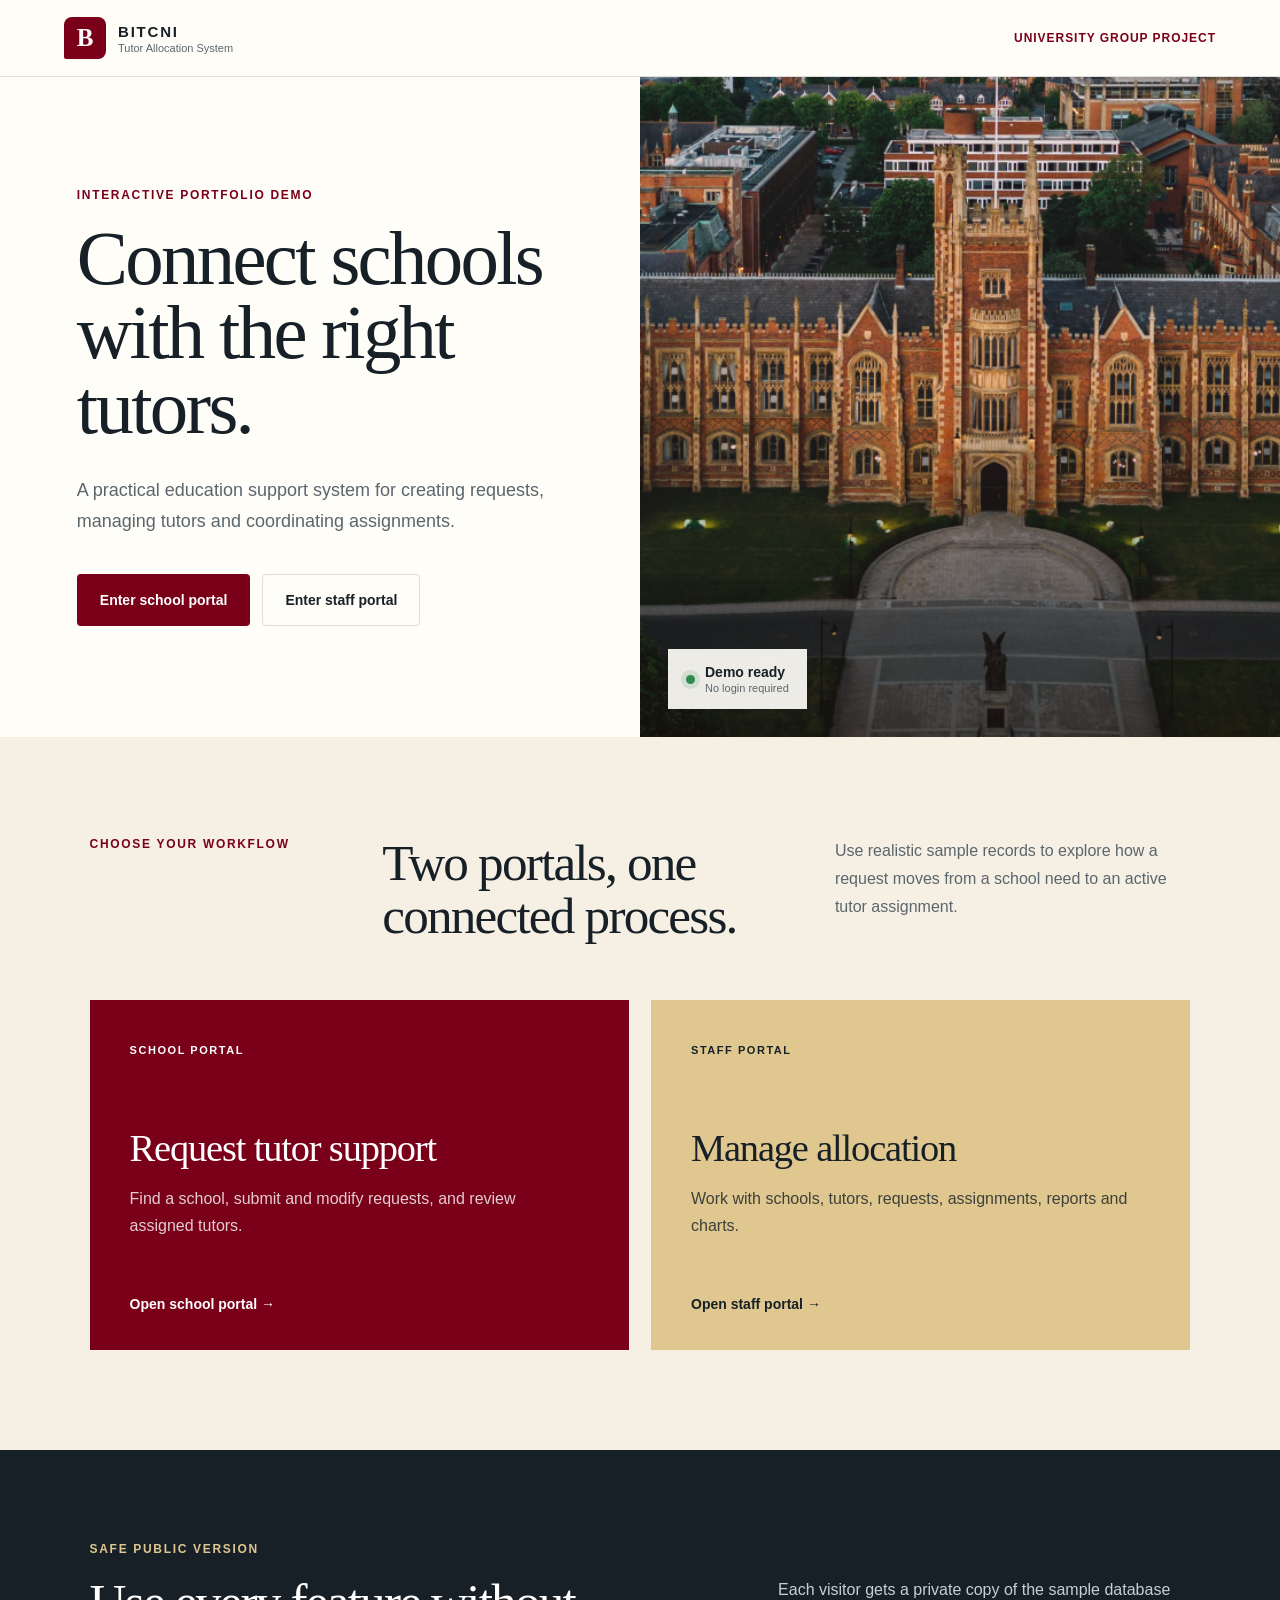
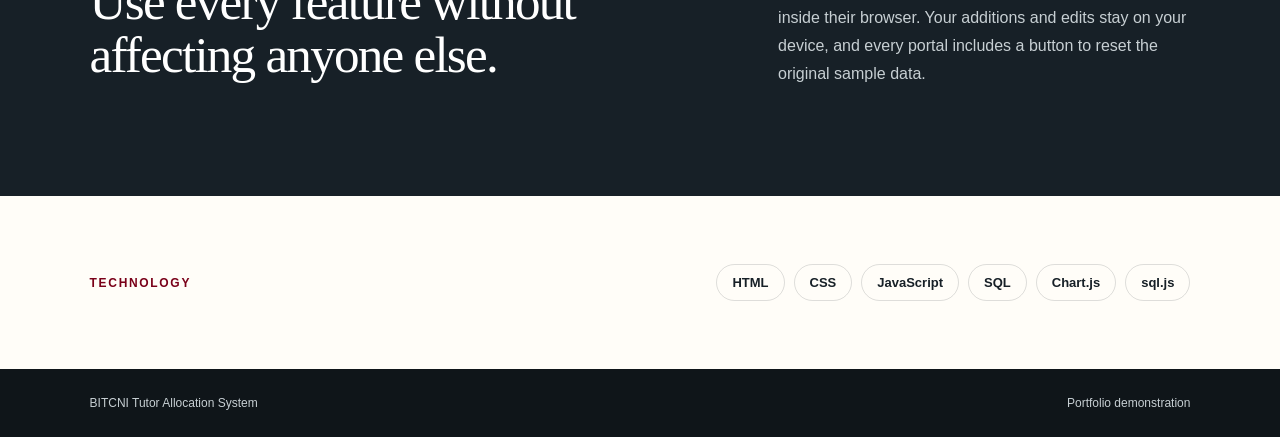
==== BITCNI-Tutor-Allocation/public/demo/index.html @ 8eb30869 "Initial Project Upload" ====
<!DOCTYPE html>
<html lang="en">
<head>
  <meta charset="UTF-8">
  <meta name="viewport" content="width=device-width, initial-scale=1.0">
  <meta name="description" content="Interactive portfolio demo of the BITCNI Tutor Allocation System.">
  <title>BITCNI Tutor Allocation System</title>
  <link rel="icon" href="favicon.ico">
  <link rel="stylesheet" href="GeneralCSS/portfolio.css">
</head>
<body>
  <header class="topbar">
    <a class="brand" href="index.html" aria-label="BITCNI home">
      <span class="brand-mark" aria-hidden="true">B</span>
      <span><strong>BITCNI</strong><small>Tutor Allocation System</small></span>
    </a>
    <span class="project-label">University group project</span>
  </header>

  <main>
    <section class="hero">
      <div class="hero-copy">
        <p class="eyebrow">Interactive portfolio demo</p>
        <h1>Connect schools with the right tutors.</h1>
        <p class="summary">A practical education support system for creating requests, managing tutors and coordinating assignments.</p>
        <div class="actions">
          <a class="button primary" href="school/index.html">Enter school portal</a>
          <a class="button secondary" href="staff/index.html">Enter staff portal</a>
        </div>
      </div>
      <div class="hero-image">
        <img src="Images/lanyon 1600 x 575 .jpg" alt="Aerial view of the Lanyon Building at Queen's University Belfast">
        <div class="status-card"><span aria-hidden="true"></span><strong>Demo ready</strong><small>No login required</small></div>
      </div>
    </section>

    <section class="portal-section">
      <div class="section-heading">
        <p class="eyebrow">Choose your workflow</p>
        <h2>Two portals, one connected process.</h2>
        <p>Use realistic sample records to explore how a request moves from a school need to an active tutor assignment.</p>
      </div>
      <div class="portal-grid">
        <a class="portal-card school" href="school/index.html">
          <span>School portal</span>
          <h3>Request tutor support</h3>
          <p>Find a school, submit and modify requests, and review assigned tutors.</p>
          <strong>Open school portal →</strong>
        </a>
        <a class="portal-card staff" href="staff/index.html">
          <span>Staff portal</span>
          <h3>Manage allocation</h3>
          <p>Work with schools, tutors, requests, assignments, reports and charts.</p>
          <strong>Open staff portal →</strong>
        </a>
      </div>
    </section>

    <section class="demo-note">
      <div><p class="eyebrow">Safe public version</p><h2>Use every feature without affecting anyone else.</h2></div>
      <p>Each visitor gets a private copy of the sample database inside their browser. Your additions and edits stay on your device, and every portal includes a button to reset the original sample data.</p>
    </section>

    <section class="stack">
      <p class="eyebrow">Technology</p>
      <ul aria-label="Project technologies"><li>HTML</li><li>CSS</li><li>JavaScript</li><li>SQL</li><li>Chart.js</li><li>sql.js</li></ul>
    </section>
  </main>

  <footer><span>BITCNI Tutor Allocation System</span><span>Portfolio demonstration</span></footer>
</body>
</html>
---- BITCNI-Tutor-Allocation/public/demo/GeneralCSS/portfolio.css ----
:root {
  --ink: #172027;
  --muted: #5b666d;
  --paper: #fffdf8;
  --cream: #f5efe4;
  --maroon: #7a0019;
  --gold: #dfc78f;
  --line: rgba(23, 32, 39, 0.14);
}

* { box-sizing: border-box; }
html { scroll-behavior: smooth; }
body { margin: 0; background: var(--paper); color: var(--ink); font-family: Arial, Helvetica, sans-serif; }
a { color: inherit; text-decoration: none; }
.topbar {
  align-items: center;
  border-bottom: 1px solid var(--line);
  display: flex;
  justify-content: space-between;
  padding: 17px clamp(22px, 5vw, 76px);
}
.brand { align-items: center; display: flex; gap: 12px; }
.brand-mark {
  align-items: center;
  background: var(--maroon);
  border-radius: 8px 8px 8px 2px;
  color: white;
  display: flex;
  font: 700 25px Georgia, serif;
  height: 42px;
  justify-content: center;
  width: 42px;
}
.brand strong, .brand small { display: block; }
.brand strong { font-size: 15px; letter-spacing: .12em; }
.brand small { color: var(--muted); font-size: 11px; margin-top: 2px; }
.project-label { color: var(--maroon); font-size: 12px; font-weight: 800; letter-spacing: .08em; text-transform: uppercase; }

.hero { display: grid; grid-template-columns: 1fr 1fr; min-height: 660px; }
.hero-copy { align-self: center; padding: 72px clamp(28px, 6vw, 94px); }
.eyebrow { color: var(--maroon); font-size: 12px; font-weight: 800; letter-spacing: .14em; margin: 0 0 20px; text-transform: uppercase; }
h1, h2, h3, p { margin-top: 0; }
h1, h2 { font-family: Georgia, "Times New Roman", serif; font-weight: 500; letter-spacing: -.035em; }
h1 { font-size: clamp(52px, 6vw, 86px); line-height: .97; margin-bottom: 30px; }
.summary { color: var(--muted); font-size: 18px; line-height: 1.7; max-width: 620px; }
.actions { display: flex; flex-wrap: wrap; gap: 12px; margin-top: 38px; }
.button { border: 1px solid transparent; border-radius: 4px; display: inline-flex; font-size: 14px; font-weight: 800; padding: 17px 22px; }
.primary { background: var(--maroon); color: white; }
.secondary { border-color: var(--line); }
.button:focus-visible, .portal-card:focus-visible { outline: 3px solid var(--gold); outline-offset: 4px; }
.hero-image { min-height: 560px; overflow: hidden; position: relative; }
.hero-image::after { background: linear-gradient(180deg, transparent 48%, rgba(20, 12, 8, .62)); content: ""; inset: 0; position: absolute; }
.hero-image img { height: 100%; object-fit: cover; width: 100%; }
.status-card { align-items: center; background: rgba(255, 253, 248, .92); bottom: 28px; display: grid; gap: 2px 10px; grid-template-columns: auto 1fr; left: 28px; padding: 15px 18px; position: absolute; z-index: 2; }
.status-card > span { background: #2f8a50; border-radius: 50%; box-shadow: 0 0 0 5px rgba(47, 138, 80, .14); grid-row: 1 / 3; height: 9px; width: 9px; }
.status-card strong { font-size: 14px; }
.status-card small { color: var(--muted); font-size: 11px; }

.portal-section { background: var(--cream); padding: 100px clamp(28px, 7vw, 110px); }
.section-heading { display: grid; gap: 26px; grid-template-columns: .75fr 1.2fr 1fr; margin-bottom: 58px; }
.section-heading .eyebrow, .section-heading h2, .section-heading p { margin: 0; }
.section-heading h2, .demo-note h2 { font-size: clamp(38px, 4vw, 58px); line-height: 1.03; }
.section-heading > p:last-child, .demo-note > p { color: var(--muted); line-height: 1.75; }
.portal-grid { display: grid; gap: 22px; grid-template-columns: 1fr 1fr; }
.portal-card { min-height: 350px; padding: 40px; position: relative; transition: transform .18s ease; }
.portal-card:hover { transform: translateY(-5px); }
.portal-card > span { font-size: 11px; font-weight: 800; letter-spacing: .14em; text-transform: uppercase; }
.portal-card h3 { font: 500 clamp(34px, 3vw, 46px) Georgia, serif; letter-spacing: -.03em; margin: 68px 0 16px; }
.portal-card p { line-height: 1.65; max-width: 440px; opacity: .8; }
.portal-card > strong { bottom: 38px; font-size: 14px; position: absolute; }
.portal-card.school { background: var(--maroon); color: white; }
.portal-card.staff { background: var(--gold); }

.demo-note { align-items: start; background: #172027; color: white; display: grid; gap: 70px; grid-template-columns: 1.2fr .8fr; padding: 92px clamp(28px, 7vw, 110px); }
.demo-note .eyebrow { color: var(--gold); }
.demo-note h2 { margin-bottom: 0; }
.demo-note > p { color: #c7cfd3; margin-top: 34px; }
.stack { align-items: center; display: flex; justify-content: space-between; padding: 68px clamp(28px, 7vw, 110px); }
.stack .eyebrow { margin: 0; }
.stack ul { display: flex; flex-wrap: wrap; gap: 9px; justify-content: flex-end; list-style: none; margin: 0; padding: 0; }
.stack li { border: 1px solid var(--line); border-radius: 999px; font-size: 13px; font-weight: 700; padding: 10px 15px; }
footer { background: #0f1519; color: #c7cfd3; display: flex; font-size: 12px; justify-content: space-between; padding: 27px clamp(28px, 7vw, 110px); }

@media (max-width: 900px) {
  .hero { grid-template-columns: 1fr; }
  .hero-image { min-height: 430px; }
  .section-heading, .demo-note { grid-template-columns: 1fr; }
  .section-heading, .demo-note { gap: 18px; }
}
@media (max-width: 650px) {
  .topbar { padding: 14px 20px; }
  .project-label, .brand small { display: none; }
  .hero-copy { padding: 64px 24px; }
  .portal-section, .demo-note { padding: 72px 24px; }
  .portal-grid { grid-template-columns: 1fr; }
  .portal-card { min-height: 320px; padding: 32px; }
  .stack { align-items: flex-start; flex-direction: column; gap: 24px; padding: 58px 24px; }
  .stack ul { justify-content: flex-start; }
  footer { flex-direction: column; gap: 6px; text-align: center; }
}
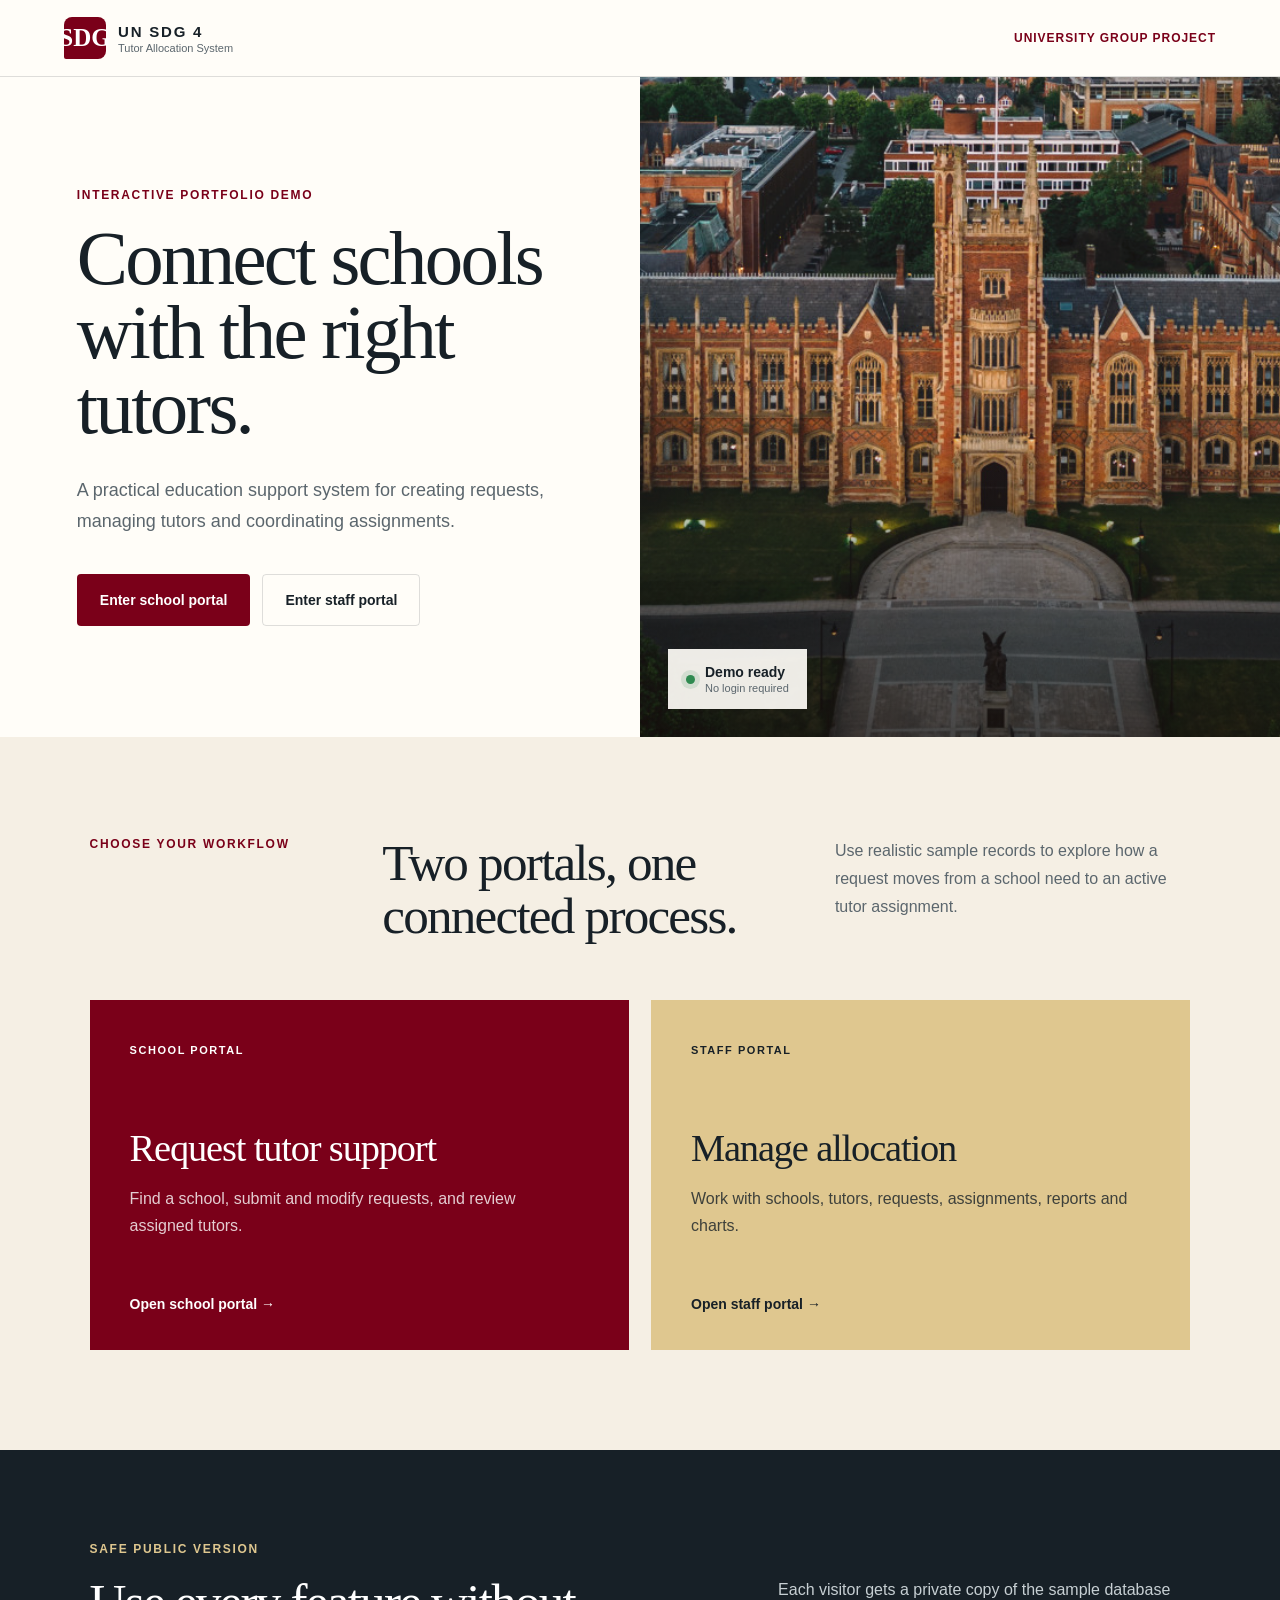
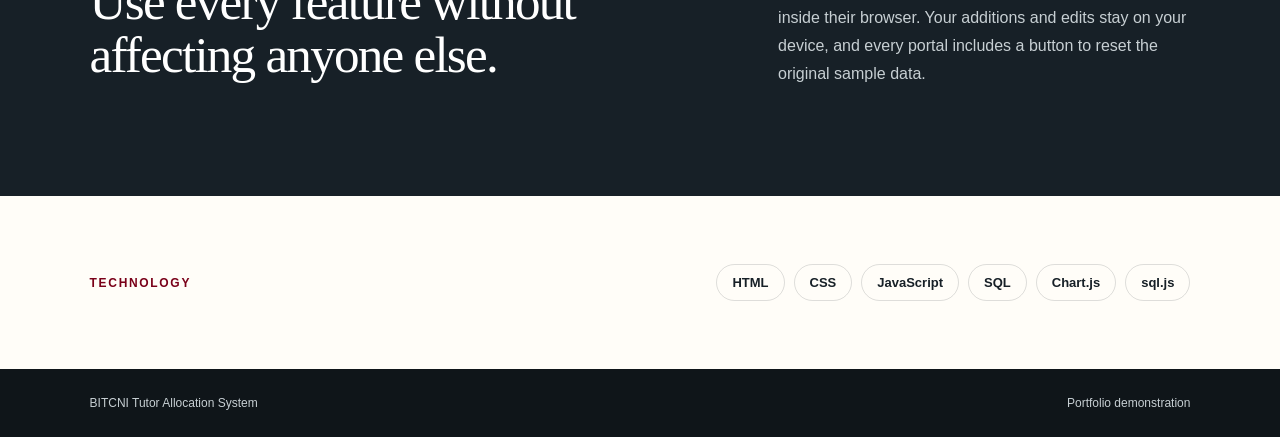
==== commit 2155f442: "Update title and branding in index.html" ====
--- a/BITCNI-Tutor-Allocation/public/demo/index.html
+++ b/BITCNI-Tutor-Allocation/public/demo/index.html
@@ -4,15 +4,15 @@
   <meta charset="UTF-8">
   <meta name="viewport" content="width=device-width, initial-scale=1.0">
   <meta name="description" content="Interactive portfolio demo of the BITCNI Tutor Allocation System.">
-  <title>BITCNI Tutor Allocation System</title>
+  <title>Tutor Allocation System</title>
   <link rel="icon" href="favicon.ico">
   <link rel="stylesheet" href="GeneralCSS/portfolio.css">
 </head>
 <body>
   <header class="topbar">
     <a class="brand" href="index.html" aria-label="BITCNI home">
-      <span class="brand-mark" aria-hidden="true">B</span>
-      <span><strong>BITCNI</strong><small>Tutor Allocation System</small></span>
+      <span class="brand-mark" aria-hidden="true">SDG</span>
+      <span><strong>UN SDG 4</strong><small>Tutor Allocation System</small></span>
     </a>
     <span class="project-label">University group project</span>
   </header>
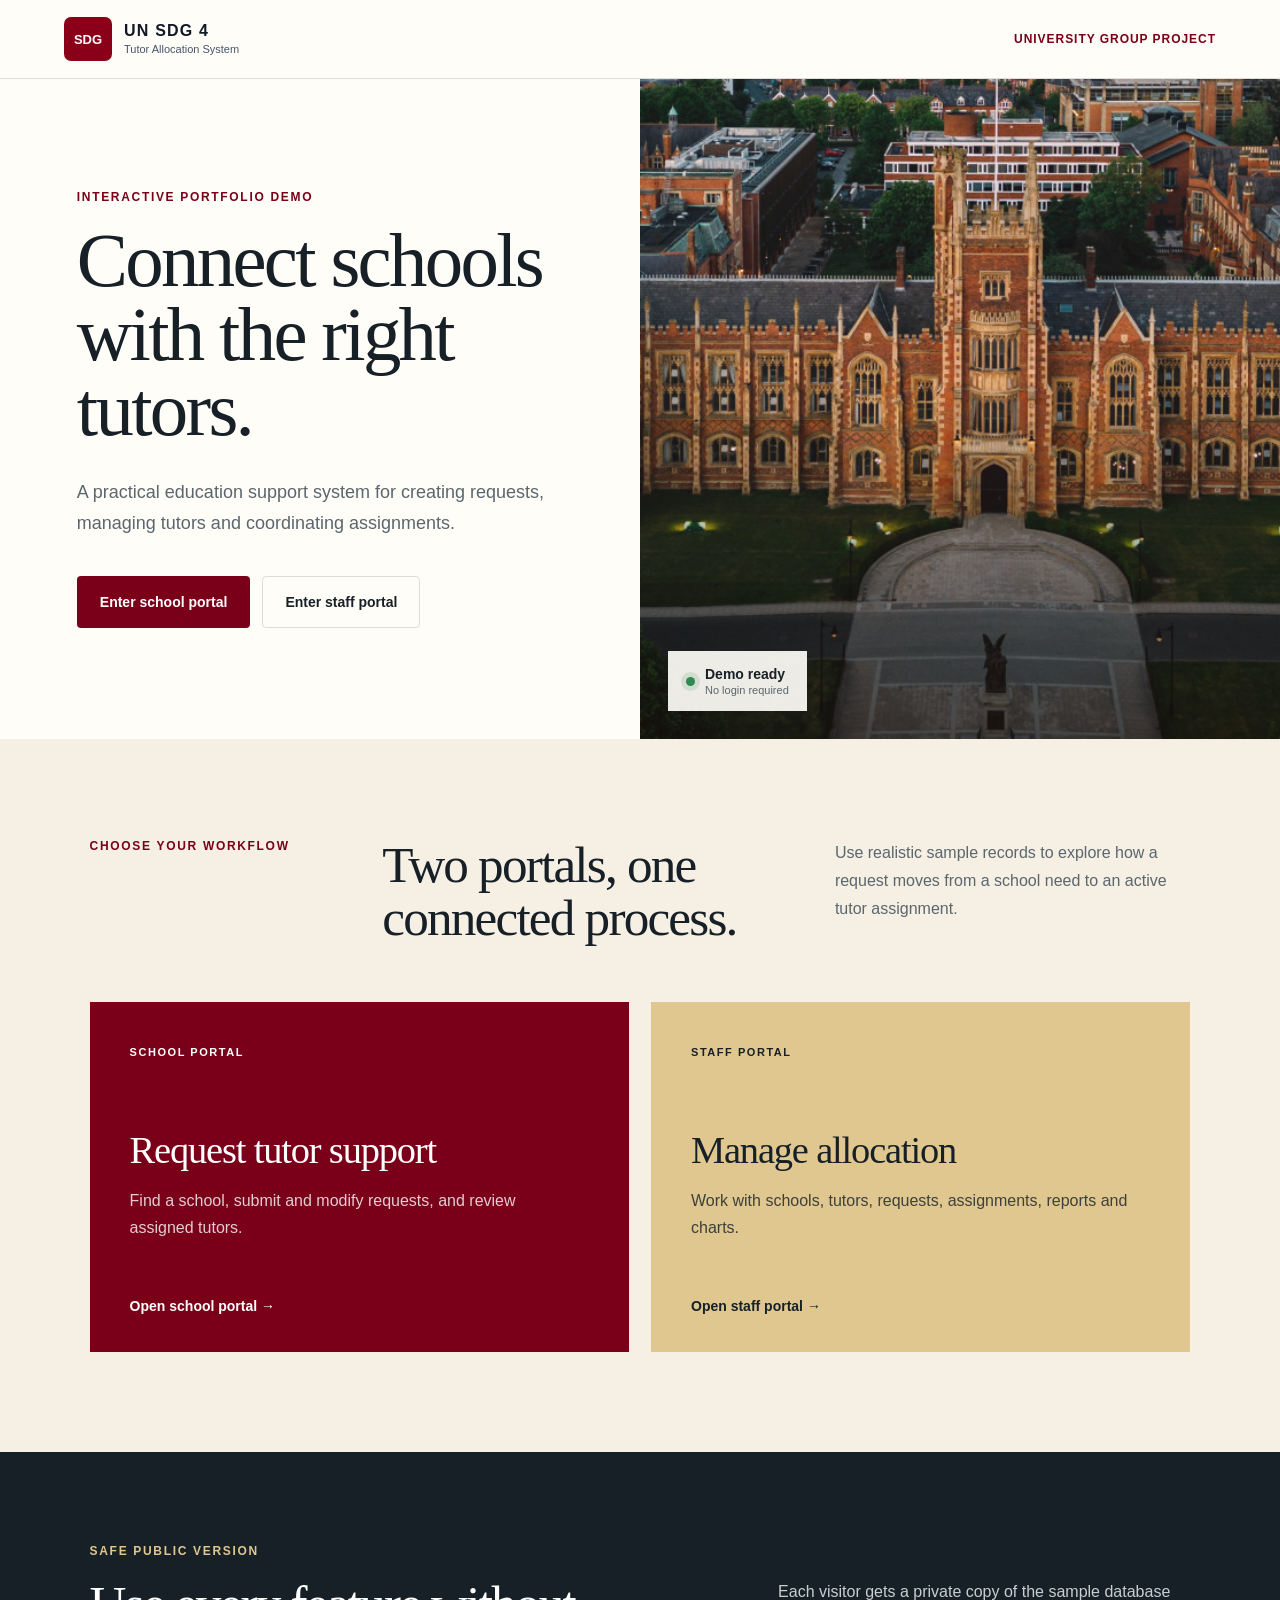
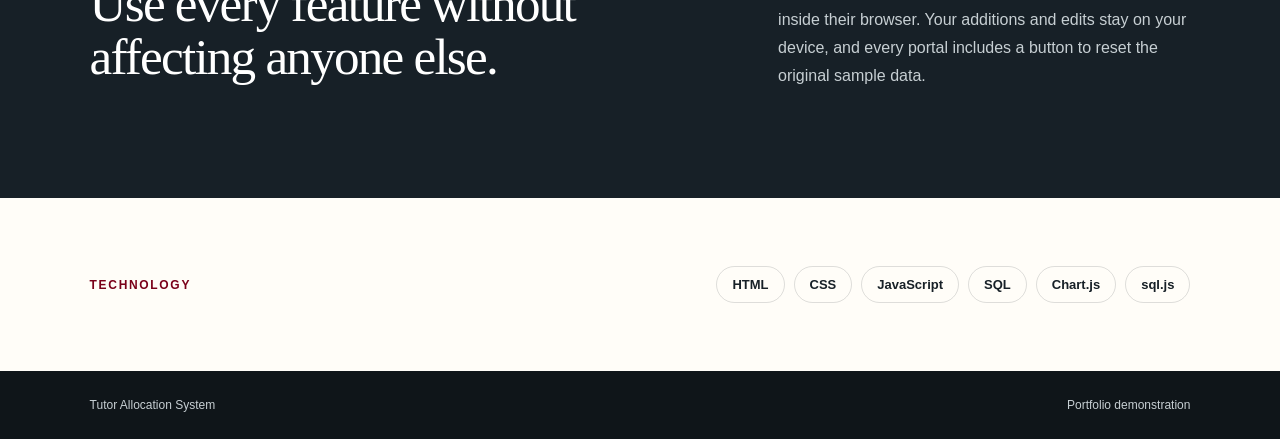
==== commit 6692beba: "Update header branding and footer text" ====
--- a/BITCNI-Tutor-Allocation/public/demo/index.html
+++ b/BITCNI-Tutor-Allocation/public/demo/index.html
@@ -10,10 +10,53 @@
 </head>
 <body>
   <header class="topbar">
-    <a class="brand" href="index.html" aria-label="BITCNI home">
-      <span class="brand-mark" aria-hidden="true">SDG</span>
-      <span><strong>UN SDG 4</strong><small>Tutor Allocation System</small></span>
-    </a>
+    <a class="brand" href="index.html"
+   aria-label="UN SDG 4 Tutor Allocation System home">
+
+  <span class="brand-mark" aria-hidden="true"
+        style="
+          display: grid;
+          place-items: center;
+          width: 48px;
+          height: 44px;
+          min-width: 48px;
+          padding: 0;
+          overflow: hidden;
+          box-sizing: border-box;
+          background: #8b0018;
+          color: white;
+          border-radius: 7px;
+          font-family: 'Segoe UI', Arial, sans-serif;
+          font-size: 13px;
+          font-weight: 800;
+          line-height: 1;
+          letter-spacing: 0;
+        ">
+    SDG
+  </span>
+
+  <span style="display: flex; flex-direction: column; gap: 2px;">
+    <strong style="
+      font-family: 'Trebuchet MS', 'Segoe UI', Arial, sans-serif;
+      font-size: 16px;
+      font-weight: 800;
+      letter-spacing: 1.2px;
+      line-height: 1.1;
+      color: #111827;
+    ">
+      UN SDG 4
+    </strong>
+
+    <small style="
+      font-family: 'Segoe UI', Arial, sans-serif;
+      font-size: 11px;
+      line-height: 1.2;
+      color: #475569;
+    ">
+      Tutor Allocation System
+    </small>
+  </span>
+</a>
     <span class="project-label">University group project</span>
   </header>
 
@@ -67,6 +110,6 @@
     </section>
   </main>
 
-  <footer><span>BITCNI Tutor Allocation System</span><span>Portfolio demonstration</span></footer>
+  <footer><span>Tutor Allocation System</span><span>Portfolio demonstration</span></footer>
 </body>
 </html>
